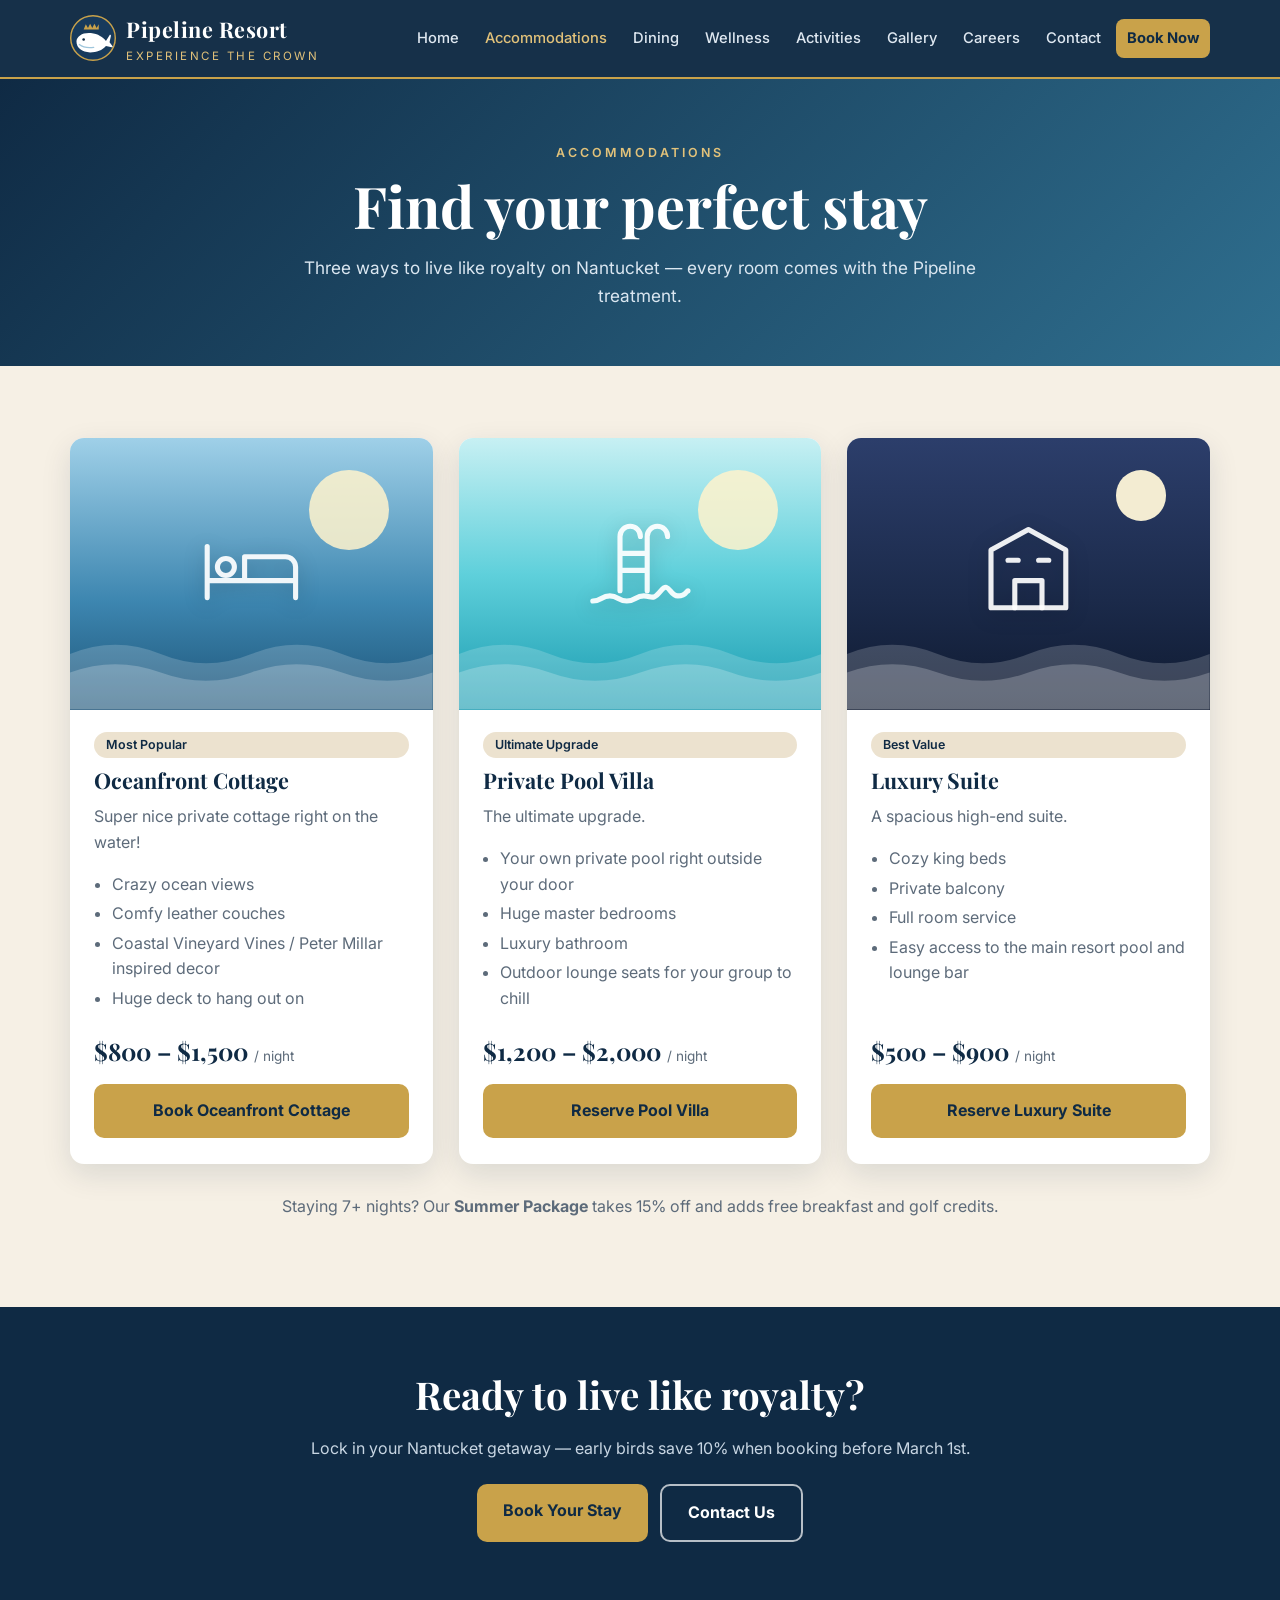
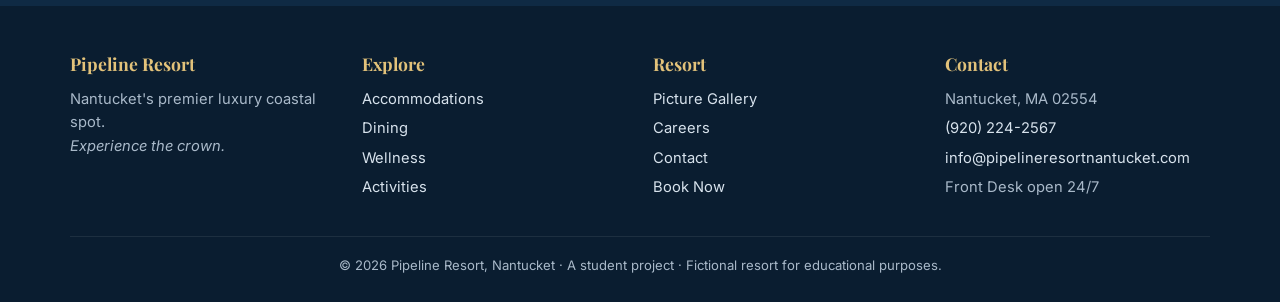
==== accommodations.html @ 124a0ec9 "Build Pipeline Resort website from Google Site blueprint Nine static pages (home, accommodations, di" ====
<!DOCTYPE html>
<html lang="en">
<head>
  <meta charset="UTF-8">
  <meta name="viewport" content="width=device-width, initial-scale=1.0">
  <title>Accommodations | Pipeline Resort Nantucket</title>
  <meta name="description" content="Oceanfront cottages, private pool villas and luxury suites at Pipeline Resort, Nantucket.">
  <link rel="icon" href="assets/favicon.svg" type="image/svg+xml">
  <link rel="preconnect" href="https://fonts.googleapis.com">
  <link rel="preconnect" href="https://fonts.gstatic.com" crossorigin>
  <link href="https://fonts.googleapis.com/css2?family=Inter:wght@400;500;600;700&family=Playfair+Display:ital,wght@0,600;0,700;1,500&display=swap" rel="stylesheet">
  <link rel="stylesheet" href="assets/style.css">
</head>
<body>
  <header class="site-header">
    <nav class="nav container" aria-label="Main">
      <a class="brand" href="index.html">
        <svg viewBox="0 0 64 64" aria-hidden="true">
  <circle cx="32" cy="32" r="31" fill="#173a5c" stroke="#c9a24a" stroke-width="2"/>
  <path d="M22 13 l3 5 l3-6 l3 6 l3-6 l3 6 l3-5 v7 h-21 z" fill="#c9a24a"/>
  <path d="M9 37c0-8 9-13 20-12 10 1 17 6 21 11l5-8c1-1 2 0 2 1l-2 9 4 5c1 1 0 2-1 2l-8-2c-5 6-13 9-22 9C17 52 9 46 9 37z" fill="#ffffff"/>
  <path d="M13 41c5 4 13 5 20 4" stroke="#9fc6dc" stroke-width="1.8" fill="none" stroke-linecap="round"/>
  <circle cx="19" cy="34" r="1.8" fill="#0f2a44"/>
</svg>
        <span><span class="brand-name">Pipeline Resort</span><span class="brand-tag">Experience the crown</span></span>
      </a>
      <button class="nav-toggle" aria-expanded="false" aria-label="Toggle menu">&#9776; Menu</button>
      <ul class="nav-links">
        <li><a href="index.html">Home</a></li>
        <li><a href="accommodations.html" class="active" aria-current="page">Accommodations</a></li>
        <li><a href="dining.html">Dining</a></li>
        <li><a href="wellness.html">Wellness</a></li>
        <li><a href="activities.html">Activities</a></li>
        <li><a href="gallery.html">Gallery</a></li>
        <li><a href="employment.html">Careers</a></li>
        <li><a href="contact.html">Contact</a></li>
        <li><a href="book.html" class="nav-cta">Book Now</a></li>
      </ul>
    </nav>
  </header>

  <main>
    <section class="page-hero">
      <div class="container">
        <span class="eyebrow">Accommodations</span>
        <h1>Find your perfect stay</h1>
        <p>Three ways to live like royalty on Nantucket — every room comes with the Pipeline treatment.</p>
      </div>
    </section>
    <section class="block">
      <div class="container grid grid-3">
          <article class="card">
            <div class="scene scene--ocean" role="img" aria-label="Oceanfront Cottage"><span class="scene-sun"></span><svg class="scene-waves" viewBox="0 0 400 100" preserveAspectRatio="none" aria-hidden="true"><path d="M0 40 Q50 20 100 40 T200 40 T300 40 T400 40 V100 H0z" fill="rgba(255,255,255,.18)"/><path d="M0 60 Q50 42 100 60 T200 60 T300 60 T400 60 V100 H0z" fill="rgba(255,255,255,.22)"/></svg><span class="icon"><svg viewBox="0 0 64 64" fill="none" stroke="currentColor" stroke-width="3" stroke-linecap="round" stroke-linejoin="round"><path d="M6 48V18M6 38h52v10M58 38v-8a6 6 0 0 0-6-6H28v14"/><circle cx="17" cy="30" r="5"/></svg></span></div>
            <div class="card-body">
              <span class="tag">Most Popular</span>
              <h3>Oceanfront Cottage</h3>
              <p class="muted">Super nice private cottage right on the water!</p>
              <ul><li>Crazy ocean views</li><li>Comfy leather couches</li><li>Coastal Vineyard Vines / Peter Millar inspired decor</li><li>Huge deck to hang out on</li></ul>
              <p class="price">$800 – $1,500 <small>/ night</small></p>
              <a class="btn btn-block" href="book.html?room=cottage">Book Oceanfront Cottage</a>
            </div>
          </article>
          <article class="card">
            <div class="scene scene--pool" role="img" aria-label="Private Pool Villa"><span class="scene-sun"></span><svg class="scene-waves" viewBox="0 0 400 100" preserveAspectRatio="none" aria-hidden="true"><path d="M0 40 Q50 20 100 40 T200 40 T300 40 T400 40 V100 H0z" fill="rgba(255,255,255,.18)"/><path d="M0 60 Q50 42 100 60 T200 60 T300 60 T400 60 V100 H0z" fill="rgba(255,255,255,.22)"/></svg><span class="icon"><svg viewBox="0 0 64 64" fill="none" stroke="currentColor" stroke-width="3" stroke-linecap="round" stroke-linejoin="round"><path d="M20 44V12a6 6 0 0 1 12 0M36 44V12a6 6 0 0 1 12 0M20 22h16M20 32h16"/><path d="M4 50c5 0 5-3 10-3s5 3 10 3 5-3 10-3 5 3 10-3 5 3 10 3 5-3 6-3"/></svg></span></div>
            <div class="card-body">
              <span class="tag">Ultimate Upgrade</span>
              <h3>Private Pool Villa</h3>
              <p class="muted">The ultimate upgrade.</p>
              <ul><li>Your own private pool right outside your door</li><li>Huge master bedrooms</li><li>Luxury bathroom</li><li>Outdoor lounge seats for your group to chill</li></ul>
              <p class="price">$1,200 – $2,000 <small>/ night</small></p>
              <a class="btn btn-block" href="book.html?room=villa">Reserve Pool Villa</a>
            </div>
          </article>
          <article class="card">
            <div class="scene scene--dusk" role="img" aria-label="Luxury Suite"><span class="scene-sun"></span><svg class="scene-waves" viewBox="0 0 400 100" preserveAspectRatio="none" aria-hidden="true"><path d="M0 40 Q50 20 100 40 T200 40 T300 40 T400 40 V100 H0z" fill="rgba(255,255,255,.18)"/><path d="M0 60 Q50 42 100 60 T200 60 T300 60 T400 60 V100 H0z" fill="rgba(255,255,255,.22)"/></svg><span class="icon"><svg viewBox="0 0 64 64" fill="none" stroke="currentColor" stroke-width="3" stroke-linecap="round" stroke-linejoin="round"><path d="M10 54V20l22-12 22 12v34z"/><path d="M24 54V38h16v16M20 26h6M38 26h6"/></svg></span></div>
            <div class="card-body">
              <span class="tag">Best Value</span>
              <h3>Luxury Suite</h3>
              <p class="muted">A spacious high-end suite.</p>
              <ul><li>Cozy king beds</li><li>Private balcony</li><li>Full room service</li><li>Easy access to the main resort pool and lounge bar</li></ul>
              <p class="price">$500 – $900 <small>/ night</small></p>
              <a class="btn btn-block" href="book.html?room=suite">Reserve Luxury Suite</a>
            </div>
          </article>
      </div>
      <p class="container muted" style="text-align:center;margin-top:30px">Staying 7+ nights? Our <strong>Summer Package</strong> takes 15% off and adds free breakfast and golf credits.</p>
    </section>
    <section class="cta-band">
      <div class="container">
        <h2>Ready to live like royalty?</h2>
        <p>Lock in your Nantucket getaway — early birds save 10% when booking before March 1st.</p>
        <div class="btn-row"><a class="btn" href="book.html">Book Your Stay</a><a class="btn btn-outline" href="contact.html">Contact Us</a></div>
      </div>
    </section>
  </main>

  <footer class="site-footer">
    <div class="container">
      <div class="footer-grid">
        <div>
          <h4>Pipeline Resort</h4>
          <p>Nantucket's premier luxury coastal spot.<br><em>Experience the crown.</em></p>
        </div>
        <div>
          <h4>Explore</h4>
          <ul>
            <li><a href="accommodations.html">Accommodations</a></li>
            <li><a href="dining.html">Dining</a></li>
            <li><a href="wellness.html">Wellness</a></li>
            <li><a href="activities.html">Activities</a></li>
          </ul>
        </div>
        <div>
          <h4>Resort</h4>
          <ul>
            <li><a href="gallery.html">Picture Gallery</a></li>
            <li><a href="employment.html">Careers</a></li>
            <li><a href="contact.html">Contact</a></li>
            <li><a href="book.html">Book Now</a></li>
          </ul>
        </div>
        <div>
          <h4>Contact</h4>
          <ul>
            <li>Nantucket, MA 02554</li>
            <li><a href="tel:+19202242567">(920) 224-2567</a></li>
            <li><a href="mailto:info@pipelineresortnantucket.com">info@pipelineresortnantucket.com</a></li>
            <li>Front Desk open 24/7</li>
          </ul>
        </div>
      </div>
      <div class="footer-bottom">&copy; <span data-year>2026</span> Pipeline Resort, Nantucket &middot; A student project &middot; Fictional resort for educational purposes.</div>
    </div>
  </footer>
  <script src="assets/main.js"></script>
</body>
</html>
---- assets/style.css ----
:root {
  --navy: #0f2a44;
  --navy-2: #173a5c;
  --sea: #2f6f8f;
  --sand: #f6f0e5;
  --sand-2: #ece2cf;
  --gold: #c9a24a;
  --gold-2: #e2c27a;
  --ink: #1d2733;
  --muted: #5d6b7a;
  --white: #ffffff;
  --radius: 14px;
  --shadow: 0 10px 30px rgba(15, 42, 68, 0.12);
  --serif: "Playfair Display", Georgia, serif;
  --sans: "Inter", system-ui, -apple-system, "Segoe UI", sans-serif;
}

* { box-sizing: border-box; }
html { scroll-behavior: smooth; }
body {
  margin: 0;
  font-family: var(--sans);
  color: var(--ink);
  background: var(--sand);
  line-height: 1.6;
}
img { max-width: 100%; display: block; }
a { color: var(--sea); }
h1, h2, h3 { font-family: var(--serif); color: var(--navy); line-height: 1.2; margin: 0 0 .5em; }
h1 { font-size: clamp(2.2rem, 5vw, 3.6rem); }
h2 { font-size: clamp(1.7rem, 3.5vw, 2.4rem); }
h3 { font-size: 1.35rem; }
p { margin: 0 0 1em; }

.container { width: min(1140px, 100% - 32px); margin-inline: auto; }

/* ---------- Header ---------- */
.site-header {
  position: sticky; top: 0; z-index: 50;
  background: rgba(15, 42, 68, 0.97);
  backdrop-filter: blur(6px);
  border-bottom: 2px solid var(--gold);
}
.nav { display: flex; align-items: center; justify-content: space-between; gap: 16px; padding: 12px 0; }
.brand { display: flex; align-items: center; gap: 10px; text-decoration: none; color: var(--white); }
.brand svg { width: 46px; height: 46px; flex: none; }
.brand-name { font-family: var(--serif); font-size: 1.35rem; font-weight: 700; letter-spacing: .5px; display: block; }
.brand-tag { font-size: .72rem; letter-spacing: 2.5px; text-transform: uppercase; color: var(--gold-2); display: block; }
.nav-links { display: flex; flex-wrap: wrap; gap: 4px; list-style: none; margin: 0; padding: 0; }
.nav-links a {
  color: #dfe8f1; text-decoration: none; font-size: .92rem; font-weight: 500;
  padding: 8px 11px; border-radius: 8px; display: block;
}
.nav-links a:hover { background: rgba(255,255,255,.08); color: var(--white); }
.nav-links a.active { color: var(--gold-2); }
.nav-links a.nav-cta { background: var(--gold); color: var(--navy); font-weight: 700; }
.nav-links a.nav-cta:hover { background: var(--gold-2); }
.nav-toggle {
  display: none; background: none; border: 1px solid rgba(255,255,255,.3); color: var(--white);
  border-radius: 8px; padding: 8px 12px; font-size: 1rem; cursor: pointer;
}
@media (max-width: 1020px) {
  .nav-toggle { display: block; }
  .nav { flex-wrap: wrap; }
  .nav-links { display: none; width: 100%; flex-direction: column; padding-bottom: 10px; }
  .nav-links.open { display: flex; }
}

/* ---------- Hero ---------- */
.hero {
  position: relative; color: var(--white); overflow: hidden;
  background: linear-gradient(180deg, #8ec5e0 0%, #4f97bd 45%, #1f5f86 70%, #0f2a44 100%);
  min-height: min(82vh, 720px); display: grid; place-items: center; text-align: center;
}
.hero .sun { position: absolute; top: 12%; right: 14%; width: 120px; height: 120px; border-radius: 50%;
  background: radial-gradient(circle, #fff6d6 0%, #ffe59a 55%, rgba(255,229,154,0) 72%); }
.hero .waves { position: absolute; bottom: 0; left: 0; width: 100%; height: 38%; }
.hero-inner { position: relative; z-index: 2; padding: 60px 16px 140px; max-width: 820px; }
.hero h1 { color: var(--white); text-shadow: 0 3px 18px rgba(0,0,0,.25); margin-bottom: .2em; }
.hero .slogan { font-family: var(--serif); font-style: italic; color: var(--gold-2); font-size: clamp(1.2rem, 2.5vw, 1.6rem); margin-bottom: .8em; }
.hero p.lead { font-size: 1.15rem; color: #eef5fb; }
.hero-logo { width: 96px; height: 96px; margin: 0 auto 10px; }

.page-hero {
  background: linear-gradient(135deg, var(--navy) 0%, var(--sea) 100%);
  color: var(--white); padding: 64px 0 56px; text-align: center; position: relative; overflow: hidden;
}
.page-hero h1 { color: var(--white); margin-bottom: .25em; }
.page-hero p { color: #dbe7f1; max-width: 680px; margin: 0 auto; font-size: 1.08rem; }
.eyebrow { text-transform: uppercase; letter-spacing: 3px; font-size: .78rem; color: var(--gold-2); font-weight: 600; margin-bottom: 8px; display: block; }

/* ---------- Sections ---------- */
section.block { padding: 72px 0; }
section.block.alt { background: var(--white); }
.section-head { text-align: center; max-width: 720px; margin: 0 auto 40px; }
.section-head p { color: var(--muted); }

.grid { display: grid; gap: 26px; }
.grid-3 { grid-template-columns: repeat(auto-fit, minmax(280px, 1fr)); }
.grid-2 { grid-template-columns: repeat(auto-fit, minmax(320px, 1fr)); }

.card {
  background: var(--white); border-radius: var(--radius); box-shadow: var(--shadow);
  overflow: hidden; display: flex; flex-direction: column;
}
.card-body { padding: 22px 24px 26px; display: flex; flex-direction: column; flex: 1; }
.card-body ul { padding-left: 1.1em; margin: 0 0 1em; color: var(--muted); }
.card-body li { margin-bottom: 4px; }
.card .price { font-family: var(--serif); font-size: 1.5rem; color: var(--navy); font-weight: 700; margin: auto 0 14px; }
.card .price small { font-family: var(--sans); font-size: .85rem; color: var(--muted); font-weight: 400; }
.tag { display: inline-block; background: var(--sand-2); color: var(--navy); border-radius: 999px; padding: 3px 12px; font-size: .78rem; font-weight: 600; margin-bottom: 10px; }
.muted { color: var(--muted); }

/* ---------- Buttons ---------- */
.btn {
  display: inline-block; text-align: center; text-decoration: none; cursor: pointer; border: 0;
  background: var(--gold); color: var(--navy); font-weight: 700; font-size: 1rem;
  padding: 14px 26px; border-radius: 10px; transition: transform .15s, background .15s;
  font-family: var(--sans);
}
.btn:hover { background: var(--gold-2); transform: translateY(-1px); }
.btn-block { display: block; width: 100%; }
.btn-outline { background: transparent; color: var(--white); border: 2px solid rgba(255,255,255,.7); }
.btn-outline:hover { background: rgba(255,255,255,.12); }
.btn-row { display: flex; gap: 12px; justify-content: center; flex-wrap: wrap; margin-top: 22px; }

/* ---------- Promo banners ---------- */
.promos { margin-top: -70px; position: relative; z-index: 5; }
.promo {
  border-radius: var(--radius); padding: 28px 30px; box-shadow: var(--shadow);
  display: flex; gap: 20px; align-items: center;
}
.promo-1 { background: var(--navy); color: var(--white); border: 2px solid var(--gold); }
.promo-2 { background: linear-gradient(135deg, #f7d9a8, #e9a86a 60%, #d9785a); color: var(--navy); }
.promo .big { font-family: var(--serif); font-size: 3rem; font-weight: 700; line-height: 1; flex: none; }
.promo-1 .big { color: var(--gold-2); }
.promo h3 { color: inherit; margin-bottom: .3em; }
.promo p { margin: 0; }
@media (max-width: 520px) { .promo { flex-direction: column; text-align: center; } }

/* ---------- Scene "photos" (swap for real images anytime) ---------- */
.scene {
  position: relative; aspect-ratio: 4 / 3; overflow: hidden; display: grid; place-items: center;
  background: linear-gradient(180deg, #9fd0e8, #3d86b0 60%, #1d5478);
}
.scene img.photo { position: absolute; inset: 0; width: 100%; height: 100%; object-fit: cover; }
.scene .icon { width: 30%; max-width: 110px; color: rgba(255,255,255,.92); position: relative; z-index: 2; filter: drop-shadow(0 4px 10px rgba(0,0,0,.2)); }
.scene .scene-waves { position: absolute; bottom: 0; left: 0; width: 100%; height: 34%; z-index: 1; }
.scene .scene-sun { position: absolute; top: 12%; right: 12%; width: 22%; aspect-ratio: 1; border-radius: 50%; background: rgba(255, 244, 205, .85); }
.scene--sunset { background: linear-gradient(180deg, #ffcf8a, #f08a5d 45%, #b8476b 75%, #45305f); }
.scene--sunset .scene-sun { background: #ffe7a8; top: 46%; right: 38%; }
.scene--pool { background: linear-gradient(180deg, #c7f0f3, #5fd0db 50%, #1a9bb0); }
.scene--dusk { background: linear-gradient(180deg, #2c3e6b, #1b2a4a 60%, #0f1a30); }
.scene--dusk .scene-sun { background: #f3ecd2; width: 14%; }
.scene--golf { background: linear-gradient(180deg, #bfe3f2 0%, #a7d8ec 45%, #6fb35b 46%, #3f8a3c 100%); }
.scene--golf .scene-waves { display: none; }
.scene--steak { background: linear-gradient(160deg, #5a3522, #2e1b12 70%); }
.scene--steak .scene-sun, .scene--wings .scene-sun, .scene--grill .scene-sun { display: none; }
.scene--steak .scene-waves, .scene--wings .scene-waves, .scene--grill .scene-waves { opacity: .35; }
.scene--wings { background: linear-gradient(160deg, #1f4d7a, #102a46 70%); }
.scene--grill { background: linear-gradient(160deg, #f4a259, #c4572e 70%); }
.scene--spa { background: linear-gradient(180deg, #e9efe4, #b9cdb0 55%, #7f9e86); }
.scene--sand { background: linear-gradient(180deg, #a9dcf0 0%, #6fb7d9 48%, #f2dcb0 49%, #e5c48d 100%); }
.scene--sand .scene-waves { display: none; }
.scene--town { background: linear-gradient(180deg, #d9ecf6, #9cc7df 55%, #6e8fa8); }
.scene--interior { background: linear-gradient(160deg, #f3e9d6, #d9c3a0 60%, #a98d66); }
.scene--interior .scene-waves, .scene--interior .scene-sun { display: none; }
.scene .caption {
  position: absolute; left: 0; right: 0; bottom: 0; z-index: 3; padding: 26px 14px 10px;
  color: var(--white); font-size: .88rem; font-weight: 500;
  background: linear-gradient(transparent, rgba(0,0,0,.55));
}

/* ---------- Dining ---------- */
.menu-item { display: grid; grid-template-columns: 1fr 1.3fr; gap: 0; }
.menu-item .scene { aspect-ratio: auto; min-height: 280px; }
.menu-item .card-body { padding: 32px 34px; }
.menu-item:nth-child(even) .scene { order: 2; }
.vibe { font-style: italic; color: var(--sea); font-weight: 500; }
.chips { display: flex; flex-wrap: wrap; gap: 8px; list-style: none; padding: 0 !important; }
.chips li { background: var(--sand); border: 1px solid var(--sand-2); color: var(--navy); border-radius: 999px; padding: 4px 12px; font-size: .88rem; margin: 0 !important; }
@media (max-width: 760px) {
  .menu-item { grid-template-columns: 1fr; }
  .menu-item:nth-child(even) .scene { order: 0; }
  .menu-item .scene { min-height: 220px; }
}

/* ---------- Tables (employment) ---------- */
.job { border-left: 5px solid var(--gold); }
.job-meta { display: grid; grid-template-columns: repeat(auto-fit, minmax(220px, 1fr)); gap: 18px; margin: 10px 0 18px; }
.job-meta h4 { margin: 0 0 4px; font-size: .78rem; letter-spacing: 1.5px; text-transform: uppercase; color: var(--sea); }
.job-meta p { margin: 0; color: var(--ink); }
.salary { font-family: var(--serif); font-size: 1.6rem; color: var(--navy); font-weight: 700; }

/* ---------- Forms ---------- */
.form-card { background: var(--white); border-radius: var(--radius); box-shadow: var(--shadow); padding: 34px; max-width: 760px; margin: 0 auto; }
.form-grid { display: grid; grid-template-columns: 1fr 1fr; gap: 18px; }
.form-grid .full { grid-column: 1 / -1; }
@media (max-width: 600px) { .form-grid { grid-template-columns: 1fr; } .form-card { padding: 22px; } }
label { display: block; font-weight: 600; font-size: .92rem; color: var(--navy); margin-bottom: 6px; }
input, select, textarea {
  width: 100%; font: inherit; padding: 12px 14px; border: 1.5px solid #cfd8e1; border-radius: 10px; background: #fbfcfd; color: var(--ink);
}
input:focus, select:focus, textarea:focus { outline: none; border-color: var(--sea); box-shadow: 0 0 0 3px rgba(47,111,143,.15); }
textarea { min-height: 110px; resize: vertical; }
.checks { display: grid; grid-template-columns: repeat(auto-fit, minmax(220px, 1fr)); gap: 8px; }
.checks label { font-weight: 400; display: flex; gap: 8px; align-items: center; margin: 0; color: var(--ink); }
.checks input { width: auto; }
.form-error { color: #b3261e; font-size: .9rem; margin-top: 10px; min-height: 1.2em; }
.confirm { display: none; text-align: center; }
.confirm.show { display: block; }
.confirm dl { display: grid; grid-template-columns: auto 1fr; gap: 6px 16px; text-align: left; max-width: 460px; margin: 20px auto; }
.confirm dt { font-weight: 600; color: var(--navy); }
.confirm dd { margin: 0; color: var(--muted); }

.promo-strip { background: var(--gold); color: var(--navy); text-align: center; padding: 14px 16px; font-weight: 700; font-size: 1.05rem; }

/* ---------- Gallery ---------- */
.gallery { display: grid; grid-template-columns: repeat(auto-fill, minmax(250px, 1fr)); gap: 16px; }
.gallery figure { margin: 0; border-radius: var(--radius); overflow: hidden; box-shadow: var(--shadow); cursor: zoom-in; }
.gallery figure .scene { transition: transform .3s; height: 100%; }
.gallery figure:hover .scene { transform: scale(1.03); }
.gallery figure.wide { grid-column: span 2; }
.gallery figure.wide .scene { aspect-ratio: 8 / 3.05; }
@media (max-width: 560px) { .gallery figure.wide { grid-column: auto; } .gallery figure.wide .scene { aspect-ratio: 4 / 3; } }
.lightbox { position: fixed; inset: 0; background: rgba(5, 15, 28, .88); display: none; place-items: center; z-index: 100; padding: 16px; }
.lightbox.open { display: grid; }
.lightbox-inner { width: min(900px, 100%); border-radius: var(--radius); overflow: hidden; }
.lightbox-inner .scene { aspect-ratio: 16 / 10; }
.lightbox-close { position: absolute; top: 16px; right: 20px; background: none; border: 0; color: #fff; font-size: 2.2rem; cursor: pointer; }

/* ---------- Contact ---------- */
.contact-split { display: grid; grid-template-columns: 1fr 1.4fr; gap: 26px; }
@media (max-width: 820px) { .contact-split { grid-template-columns: 1fr; } }
.contact-list { list-style: none; padding: 0; margin: 0; }
.contact-list li { display: flex; gap: 14px; padding: 14px 0; border-bottom: 1px solid var(--sand-2); }
.contact-list li:last-child { border-bottom: 0; }
.contact-list .ci { width: 38px; height: 38px; border-radius: 10px; background: var(--sand); color: var(--sea); display: grid; place-items: center; flex: none; }
.contact-list .ci svg { width: 20px; height: 20px; }
.contact-list strong { display: block; color: var(--navy); font-size: .85rem; text-transform: uppercase; letter-spacing: 1px; }
.map-wrap { border-radius: var(--radius); overflow: hidden; box-shadow: var(--shadow); min-height: 420px; background: var(--sand-2); }
.map-wrap iframe { width: 100%; height: 100%; min-height: 420px; border: 0; display: block; }

/* ---------- CTA + Footer ---------- */
.cta-band { background: var(--navy); color: var(--white); text-align: center; padding: 64px 0; }
.cta-band h2 { color: var(--white); }
.cta-band p { color: #c8d6e3; }
.site-footer { background: #0a1d30; color: #a9b9c9; padding: 44px 0 26px; font-size: .92rem; }
.footer-grid { display: grid; grid-template-columns: repeat(auto-fit, minmax(200px, 1fr)); gap: 26px; }
.site-footer h4 { color: var(--gold-2); font-family: var(--serif); font-size: 1.1rem; margin: 0 0 10px; }
.site-footer a { color: #d7e2ec; text-decoration: none; }
.site-footer a:hover { color: var(--gold-2); }
.site-footer ul { list-style: none; padding: 0; margin: 0; }
.site-footer li { margin-bottom: 6px; }
.footer-bottom { border-top: 1px solid rgba(255,255,255,.08); margin-top: 30px; padding-top: 18px; text-align: center; font-size: .82rem; }
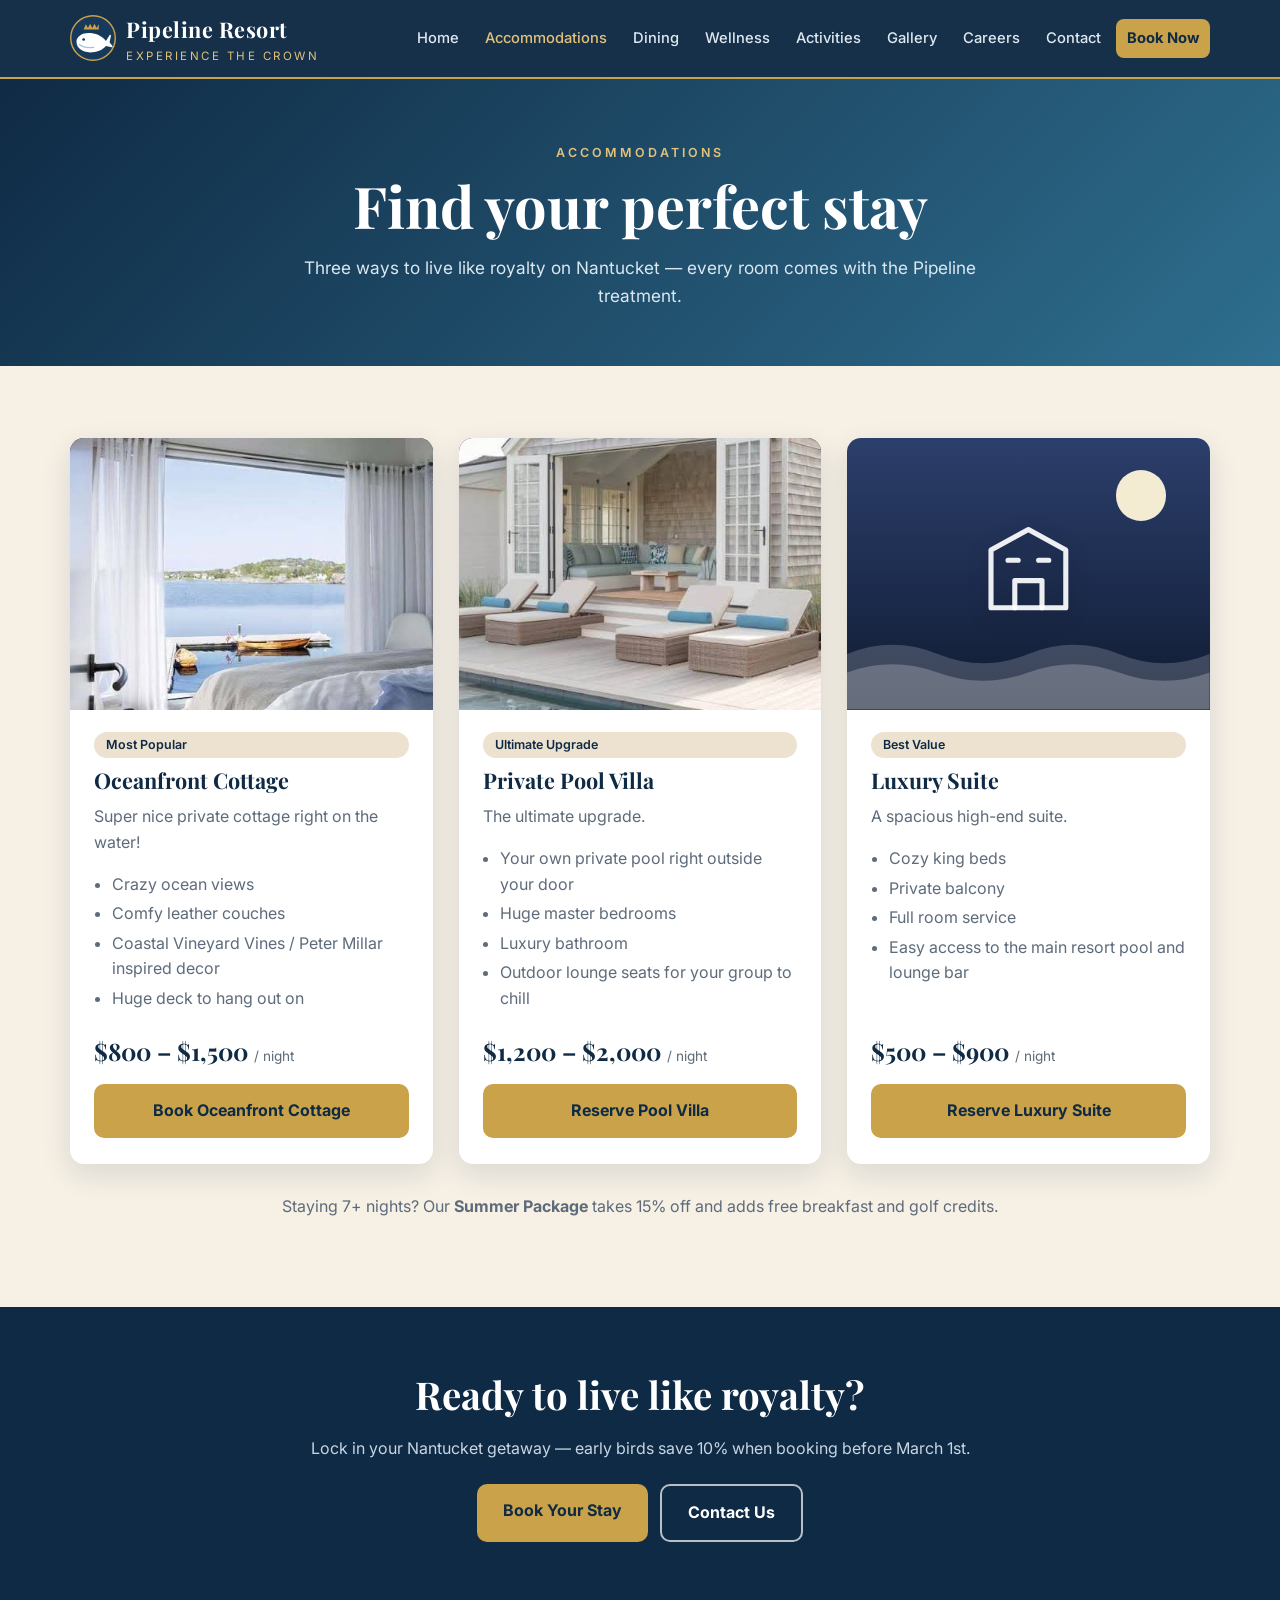
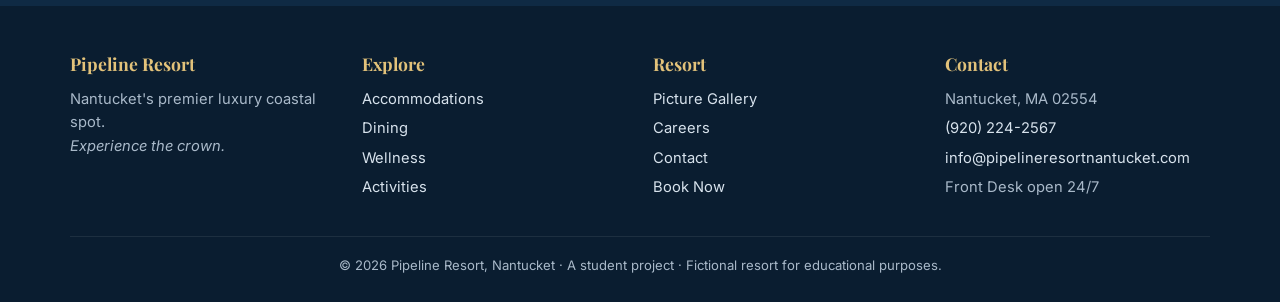
==== commit 1d0f55b0: "Add first five resort photos Aerial coastline, pool cottage, cottage bedroom, Millar Munches and Wha" ====
--- a/accommodations.html
+++ b/accommodations.html
@@ -50,7 +50,7 @@
     <section class="block">
       <div class="container grid grid-3">
           <article class="card">
-            <div class="scene scene--ocean" role="img" aria-label="Oceanfront Cottage"><span class="scene-sun"></span><svg class="scene-waves" viewBox="0 0 400 100" preserveAspectRatio="none" aria-hidden="true"><path d="M0 40 Q50 20 100 40 T200 40 T300 40 T400 40 V100 H0z" fill="rgba(255,255,255,.18)"/><path d="M0 60 Q50 42 100 60 T200 60 T300 60 T400 60 V100 H0z" fill="rgba(255,255,255,.22)"/></svg><span class="icon"><svg viewBox="0 0 64 64" fill="none" stroke="currentColor" stroke-width="3" stroke-linecap="round" stroke-linejoin="round"><path d="M6 48V18M6 38h52v10M58 38v-8a6 6 0 0 0-6-6H28v14"/><circle cx="17" cy="30" r="5"/></svg></span></div>
+            <div class="scene has-photo scene--ocean" role="img" aria-label="Oceanfront Cottage"><img class="photo" src="assets/photos/cottage-bedroom.jpg" alt="Oceanfront Cottage bedroom with water views" loading="lazy"><span class="scene-sun"></span><svg class="scene-waves" viewBox="0 0 400 100" preserveAspectRatio="none" aria-hidden="true"><path d="M0 40 Q50 20 100 40 T200 40 T300 40 T400 40 V100 H0z" fill="rgba(255,255,255,.18)"/><path d="M0 60 Q50 42 100 60 T200 60 T300 60 T400 60 V100 H0z" fill="rgba(255,255,255,.22)"/></svg><span class="icon"><svg viewBox="0 0 64 64" fill="none" stroke="currentColor" stroke-width="3" stroke-linecap="round" stroke-linejoin="round"><path d="M6 48V18M6 38h52v10M58 38v-8a6 6 0 0 0-6-6H28v14"/><circle cx="17" cy="30" r="5"/></svg></span></div>
             <div class="card-body">
               <span class="tag">Most Popular</span>
               <h3>Oceanfront Cottage</h3>
@@ -61,7 +61,7 @@
             </div>
           </article>
           <article class="card">
-            <div class="scene scene--pool" role="img" aria-label="Private Pool Villa"><span class="scene-sun"></span><svg class="scene-waves" viewBox="0 0 400 100" preserveAspectRatio="none" aria-hidden="true"><path d="M0 40 Q50 20 100 40 T200 40 T300 40 T400 40 V100 H0z" fill="rgba(255,255,255,.18)"/><path d="M0 60 Q50 42 100 60 T200 60 T300 60 T400 60 V100 H0z" fill="rgba(255,255,255,.22)"/></svg><span class="icon"><svg viewBox="0 0 64 64" fill="none" stroke="currentColor" stroke-width="3" stroke-linecap="round" stroke-linejoin="round"><path d="M20 44V12a6 6 0 0 1 12 0M36 44V12a6 6 0 0 1 12 0M20 22h16M20 32h16"/><path d="M4 50c5 0 5-3 10-3s5 3 10 3 5-3 10-3 5 3 10-3 5 3 10 3 5-3 6-3"/></svg></span></div>
+            <div class="scene has-photo scene--pool" role="img" aria-label="Private Pool Villa"><img class="photo" src="assets/photos/pool-cottage.jpg" alt="Private Pool Villa with pool and sun loungers" loading="lazy"><span class="scene-sun"></span><svg class="scene-waves" viewBox="0 0 400 100" preserveAspectRatio="none" aria-hidden="true"><path d="M0 40 Q50 20 100 40 T200 40 T300 40 T400 40 V100 H0z" fill="rgba(255,255,255,.18)"/><path d="M0 60 Q50 42 100 60 T200 60 T300 60 T400 60 V100 H0z" fill="rgba(255,255,255,.22)"/></svg><span class="icon"><svg viewBox="0 0 64 64" fill="none" stroke="currentColor" stroke-width="3" stroke-linecap="round" stroke-linejoin="round"><path d="M20 44V12a6 6 0 0 1 12 0M36 44V12a6 6 0 0 1 12 0M20 22h16M20 32h16"/><path d="M4 50c5 0 5-3 10-3s5 3 10 3 5-3 10-3 5 3 10-3 5 3 10 3 5-3 6-3"/></svg></span></div>
             <div class="card-body">
               <span class="tag">Ultimate Upgrade</span>
               <h3>Private Pool Villa</h3>
--- a/assets/style.css
+++ b/assets/style.css
@@ -253,3 +253,9 @@
 .site-footer ul { list-style: none; padding: 0; margin: 0; }
 .site-footer li { margin-bottom: 6px; }
 .footer-bottom { border-top: 1px solid rgba(255,255,255,.08); margin-top: 30px; padding-top: 18px; text-align: center; font-size: .82rem; }
+
+/* Real photo in a scene: hide the drawn artwork */
+.scene.has-photo { background: var(--navy); }
+.scene.has-photo .scene-sun,
+.scene.has-photo .scene-waves,
+.scene.has-photo .icon { display: none; }
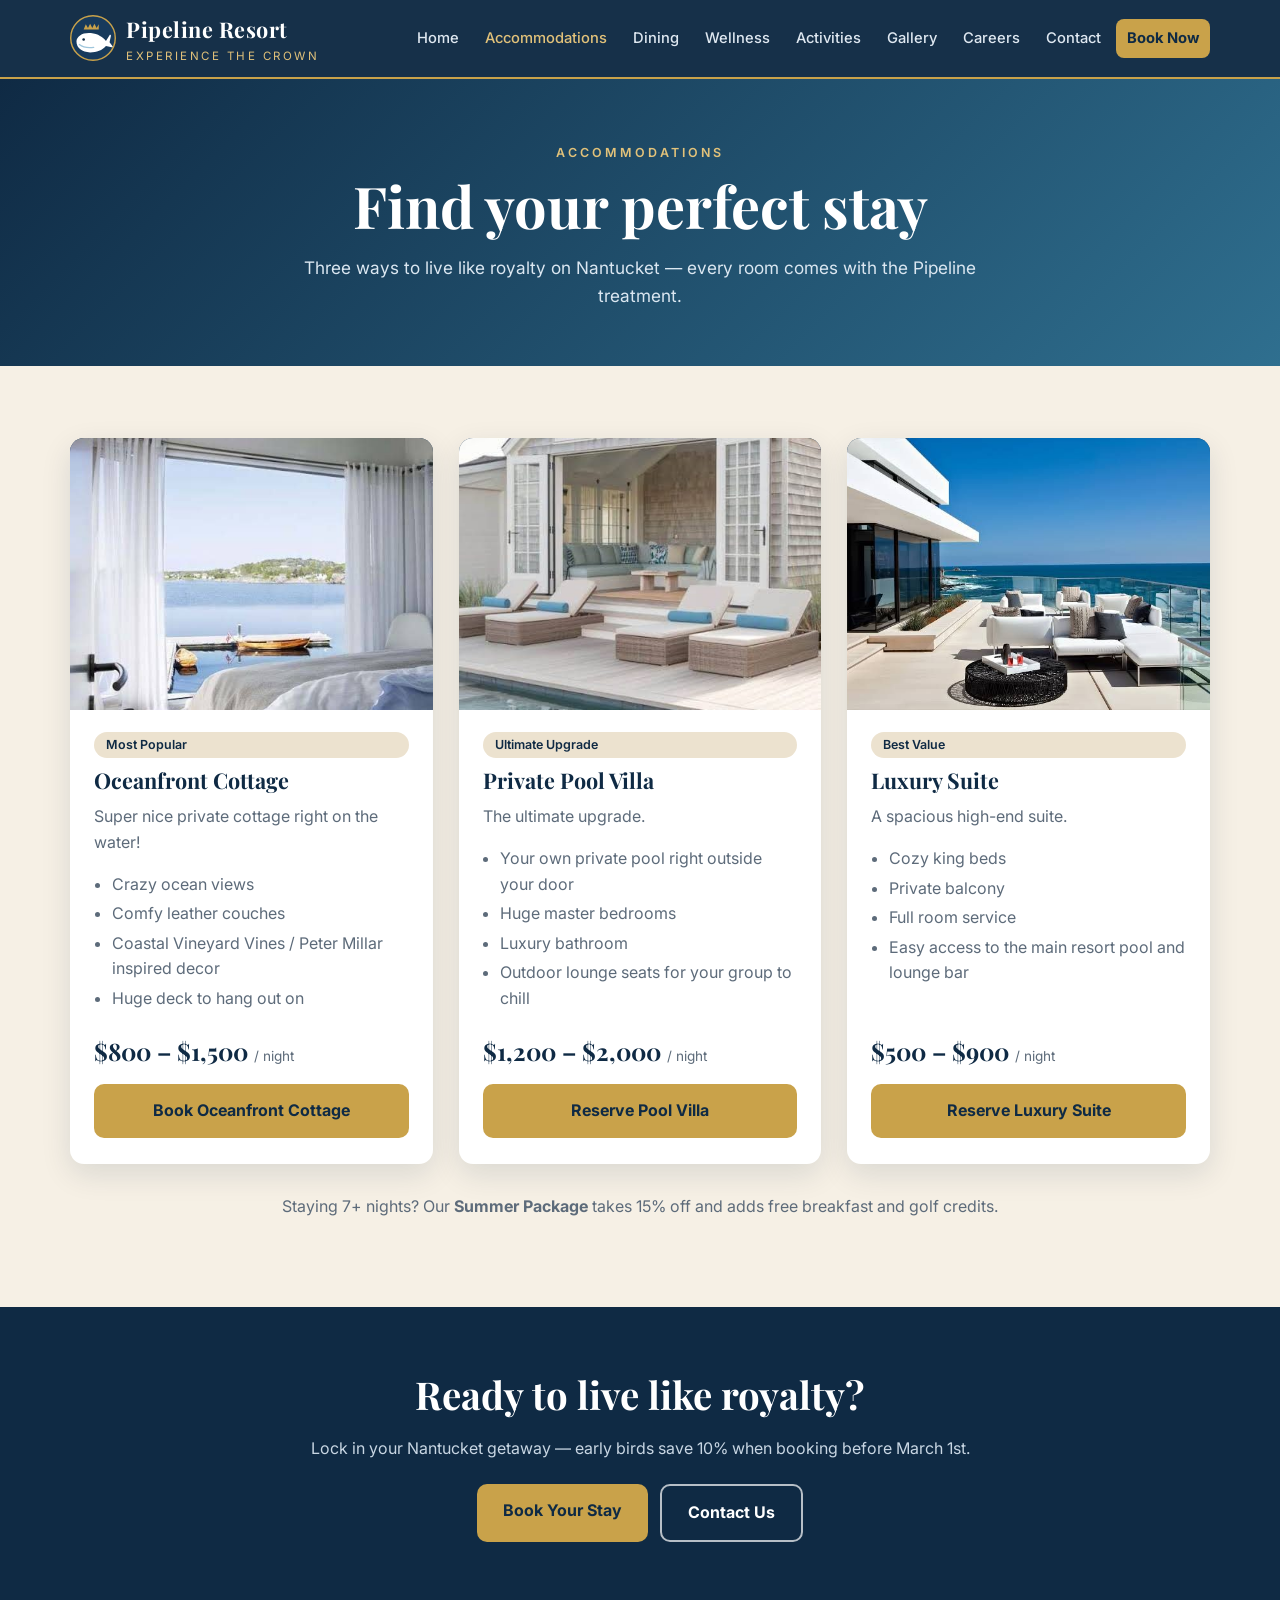
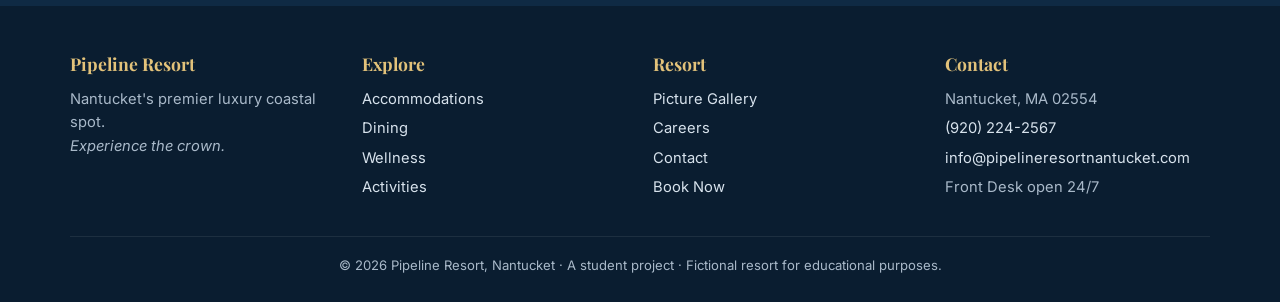
==== commit cc6d4798: "Add Luxury Suite photo Co-Authored-By: Claude Opus 5.5 <noreply@anthropic.com> Claude-Session: https" ====
--- a/accommodations.html
+++ b/accommodations.html
@@ -72,7 +72,7 @@
             </div>
           </article>
           <article class="card">
-            <div class="scene scene--dusk" role="img" aria-label="Luxury Suite"><span class="scene-sun"></span><svg class="scene-waves" viewBox="0 0 400 100" preserveAspectRatio="none" aria-hidden="true"><path d="M0 40 Q50 20 100 40 T200 40 T300 40 T400 40 V100 H0z" fill="rgba(255,255,255,.18)"/><path d="M0 60 Q50 42 100 60 T200 60 T300 60 T400 60 V100 H0z" fill="rgba(255,255,255,.22)"/></svg><span class="icon"><svg viewBox="0 0 64 64" fill="none" stroke="currentColor" stroke-width="3" stroke-linecap="round" stroke-linejoin="round"><path d="M10 54V20l22-12 22 12v34z"/><path d="M24 54V38h16v16M20 26h6M38 26h6"/></svg></span></div>
+            <div class="scene has-photo scene--dusk" role="img" aria-label="Luxury Suite"><img class="photo" src="assets/photos/luxury-suite.jpg" alt="Luxury Suite private balcony overlooking the ocean" loading="lazy"><span class="scene-sun"></span><svg class="scene-waves" viewBox="0 0 400 100" preserveAspectRatio="none" aria-hidden="true"><path d="M0 40 Q50 20 100 40 T200 40 T300 40 T400 40 V100 H0z" fill="rgba(255,255,255,.18)"/><path d="M0 60 Q50 42 100 60 T200 60 T300 60 T400 60 V100 H0z" fill="rgba(255,255,255,.22)"/></svg><span class="icon"><svg viewBox="0 0 64 64" fill="none" stroke="currentColor" stroke-width="3" stroke-linecap="round" stroke-linejoin="round"><path d="M10 54V20l22-12 22 12v34z"/><path d="M24 54V38h16v16M20 26h6M38 26h6"/></svg></span></div>
             <div class="card-body">
               <span class="tag">Best Value</span>
               <h3>Luxury Suite</h3>
--- a/assets/style.css
+++ b/assets/style.css
@@ -259,3 +259,14 @@
 .scene.has-photo .scene-sun,
 .scene.has-photo .scene-waves,
 .scene.has-photo .icon { display: none; }
+
+/* Homepage hero photo background */
+.hero--photo {
+  background:
+    linear-gradient(180deg, rgba(10, 25, 45, .55) 0%, rgba(10, 25, 45, .45) 45%, rgba(15, 42, 68, .85) 100%),
+    url("photos/hero-whale.jpg") center 8% / cover no-repeat,
+    var(--navy);
+}
+.hero--photo .sun { display: none; }
+.hero--photo .waves path:not(:last-child) { display: none; }
+.hero--photo p.lead { text-shadow: 0 2px 10px rgba(0, 0, 0, .5); }
